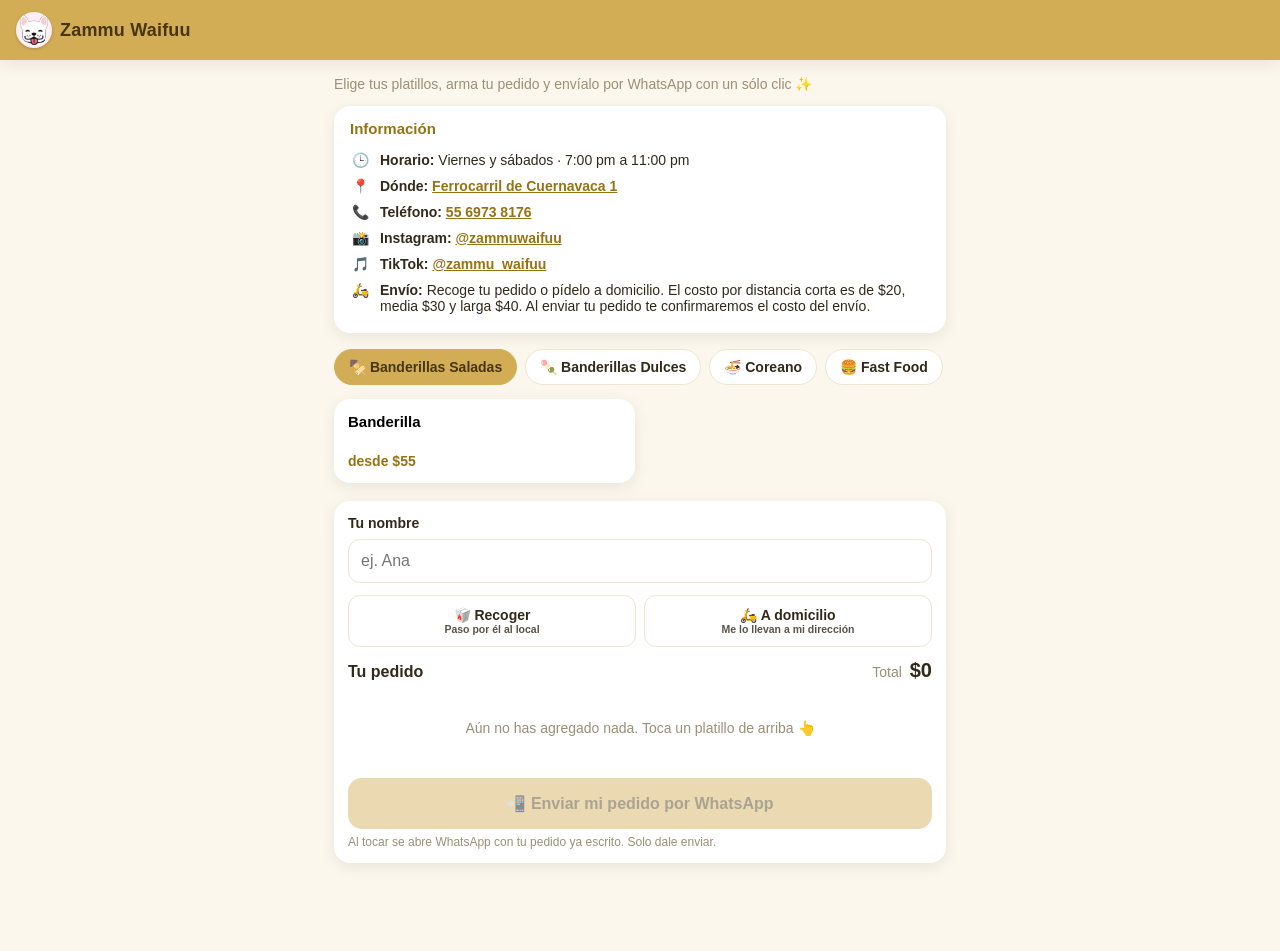
==== pedir.html @ d97d8c7d "Pago solo en domicilio, billete "Otro" a mano, y despues del total - Recoger: se elimina la seccion " ====
<!DOCTYPE html>
<html lang="es">
<head>
  <meta charset="UTF-8">
  <meta name="viewport" content="width=device-width, initial-scale=1.0, viewport-fit=cover, maximum-scale=1.0, user-scalable=no">
  <meta name="theme-color" content="#d3ad55">
  <link rel="icon" href="icon.png">
  <link rel="apple-touch-icon" href="icon.png">
  <link rel="stylesheet" href="css/styles.css">
  <title>Pedir · Zammu Waifuu</title>

  <!-- Vista previa al compartir el link (WhatsApp, IG, etc.): tarjeta con logo,
       título y descripción, para que el link no se vea como una ruta pelona. -->
  <meta property="og:type" content="website">
  <meta property="og:site_name" content="Zammu Waifuu">
  <meta property="og:title" content="Pide en línea 🐶 Zammu Waifuu">
  <meta property="og:description" content="Arma tu pedido en 1 minuto y te llega listo. Viernes y sábados 7–11 pm · recoge o a domicilio.">
  <meta property="og:image" content="https://sulihet.github.io/comandera-zammu/icon.png">
  <meta property="og:url" content="https://sulihet.github.io/comandera-zammu/pedir.html">
  <meta name="twitter:card" content="summary">
  <meta name="twitter:title" content="Pide en línea 🐶 Zammu Waifuu">
  <meta name="twitter:description" content="Arma tu pedido en 1 minuto y te llega listo. Viernes y sábados 7–11 pm.">
  <meta name="twitter:image" content="https://sulihet.github.io/comandera-zammu/icon.png">
</head>
<body>
  <header class="topbar">
    <span class="brand"><img src="perro.png" alt="Zammu Waifuu" class="brand-logo"> Zammu Waifuu</span>
  </header>

  <main>
    <section class="view active">
      <p class="pedir-intro">Elige tus platillos, arma tu pedido y envíalo por WhatsApp con un sólo clic ✨</p>

      <div class="info-card" id="info-card"></div>
      <div id="fallback-note"></div>

      <div id="cat-chips" class="chips"></div>
      <div id="item-list" class="item-grid"></div>

      <div class="cart">
        <div class="field cart-name-field">
          <label for="customer-name">Tu nombre</label>
          <input type="text" id="customer-name" placeholder="ej. Ana" autocomplete="off" maxlength="40">
        </div>
        <div id="service-mode" class="service-mode"></div>
        <div id="address-wrap"></div>
        <div class="cart-head">
          <strong>Tu pedido</strong>
          <span class="cart-total-label">Total <b id="cart-total">$0</b></span>
        </div>
        <div id="cart-lines" class="cart-lines"></div>
        <div id="pay-wrap"></div>
        <button id="btn-send" class="btn-primary big" disabled>📲 Enviar mi pedido por WhatsApp</button>
        <p class="hint">Al tocar se abre WhatsApp con tu pedido ya escrito. Solo dale enviar.</p>
      </div>
    </section>
  </main>

  <div id="modal-root"></div>
  <div id="toast" class="toast"></div>

  <script src="js/menu-data.js"></script>
  <script src="js/menu-logic.js"></script>
  <script src="js/pedir-config.js"></script>
  <script src="js/pedir.js"></script>
</body>
</html>
---- css/styles.css ----
:root {
  --bg: #fbf7ec;
  --card: #ffffff;
  --ink: #33291a;
  --muted: #9b8f77;
  --line: #efe6d2;
  --primary: #d3ad55;        /* mostaza tenue: superficies (topbar, botones, chips) */
  --primary-d: #bd9538;      /* mostaza más oscura para estado activo */
  --on-primary: #453611;     /* texto café oscuro sobre mostaza */
  --accent-ink: #977213;     /* mostaza legible sobre blanco (precios, números) */
  --accent: #ffb700;
  --green: #2e9e5b;
  --danger: #d0574a;
  --radius: 16px;
  --shadow: 0 4px 16px rgba(0,0,0,.08);
  --safe-b: env(safe-area-inset-bottom, 0px);
}
* { box-sizing: border-box; -webkit-tap-highlight-color: transparent; }
html, body { margin: 0; padding: 0; }
body {
  font-family: -apple-system, BlinkMacSystemFont, "Segoe UI", Roboto, sans-serif;
  background: var(--bg);
  color: var(--ink);
  padding-bottom: calc(64px + var(--safe-b));
  overscroll-behavior-y: none;
}
h1, h2, h3 { margin: 0; }
button { font-family: inherit; cursor: pointer; }

/* ---------- Topbar ---------- */
.topbar {
  position: sticky; top: 0; z-index: 20;
  display: flex; align-items: center; justify-content: space-between;
  padding: calc(12px + env(safe-area-inset-top, 0px)) 16px 12px;
  background: var(--primary); color: var(--on-primary);
  box-shadow: var(--shadow);
}
.brand { font-weight: 800; font-size: 18px; letter-spacing: .2px; display: flex; align-items: center; gap: 8px; }
.brand-logo { height: 36px; width: 36px; border-radius: 50%; object-fit: cover; background: #fceff5; box-shadow: 0 1px 3px rgba(0,0,0,.2); }
.icon-btn { background: rgba(0,0,0,.10); border: none; color: var(--on-primary); font-size: 18px; width: 38px; height: 38px; border-radius: 12px; }

/* ---------- Vistas ---------- */
main { max-width: 640px; margin: 0 auto; }
.view { display: none; padding: 14px 14px 24px; }
.view.active { display: block; }
.view-title { font-size: 22px; }
.view-sub { color: var(--muted); margin: 4px 0 14px; font-size: 14px; }
.section-title { margin: 22px 0 10px; font-size: 16px; }
.section-title.first { margin-top: 4px; }
.empty { color: var(--muted); font-size: 14px; text-align: center; padding: 16px 0; }

/* ---------- Chips de categoría ---------- */
.chips { display: flex; gap: 8px; overflow-x: auto; padding-bottom: 10px; margin-bottom: 4px; -webkit-overflow-scrolling: touch; }
.chips::-webkit-scrollbar { display: none; }
.chip {
  flex: 0 0 auto; border: 1.5px solid var(--line); background: var(--card);
  color: var(--ink); padding: 9px 14px; border-radius: 999px; font-size: 14px; font-weight: 600; white-space: nowrap;
}
.chip.active { background: var(--primary); border-color: var(--primary); color: var(--on-primary); }

/* ---------- Grid de platillos ---------- */
.item-grid { display: grid; grid-template-columns: 1fr 1fr; gap: 10px; }
.item-card {
  display: flex; flex-direction: column; justify-content: space-between; gap: 10px;
  min-height: 84px; text-align: left; border: none; background: var(--card);
  border-radius: var(--radius); padding: 14px; box-shadow: var(--shadow);
}
.item-card:active { transform: scale(.98); }
.item-card.off { opacity: .5; }
.item-name { font-weight: 700; font-size: 15px; line-height: 1.2; }
.item-price { font-weight: 800; color: var(--accent-ink); font-size: 14px; }

/* ---------- Carrito ---------- */
.cart { margin-top: 18px; background: var(--card); border-radius: var(--radius); box-shadow: var(--shadow); padding: 14px; }
.cart .field { margin-bottom: 12px; }
.service-mode { display: flex; gap: 8px; margin-bottom: 12px; }
.seg { flex: 1; border: 1.5px solid var(--line); background: var(--card); color: var(--ink); padding: 11px 8px; border-radius: 12px; font-weight: 700; font-size: 14px; }
.seg.active { background: var(--primary); border-color: var(--primary); color: var(--on-primary); }
.cart-head { display: flex; justify-content: space-between; align-items: baseline; margin-bottom: 8px; }
.cart-total-label { color: var(--muted); font-size: 14px; }
.cart-total-label b { color: var(--ink); font-size: 20px; margin-left: 4px; }
.cart-lines { display: flex; flex-direction: column; gap: 10px; margin-bottom: 12px; }
.cart-line { display: flex; justify-content: space-between; gap: 10px; border-bottom: 1px solid var(--line); padding-bottom: 10px; }
.cart-line:last-child { border-bottom: none; padding-bottom: 0; }
.cart-line-main { display: flex; gap: 8px; }
.cart-line-main .q { font-weight: 800; color: var(--accent-ink); }
.cart-name { font-weight: 600; font-size: 15px; }
.cart-detail { color: var(--muted); font-size: 13px; }
.cart-note { color: var(--green); font-size: 13px; margin-top: 2px; }
.cart-line-side { text-align: right; font-weight: 700; display: flex; flex-direction: column; align-items: flex-end; gap: 4px; }

/* ---------- Botones ---------- */
.btn-primary { background: var(--primary); color: var(--on-primary); border: none; border-radius: 14px; font-weight: 800; padding: 14px; font-size: 15px; }
.btn-primary:active { background: var(--primary-d); }
.btn-primary:disabled { opacity: .45; }
.btn-primary.big { width: 100%; font-size: 16px; padding: 16px; }
.btn-ghost { width: 100%; background: transparent; border: 1.5px dashed var(--line); color: var(--muted); padding: 12px; border-radius: 12px; font-weight: 600; margin-top: 10px; }
.btn-outline { width: 100%; background: transparent; border: 1.5px solid var(--primary); color: var(--accent-ink); padding: 14px; border-radius: 14px; font-weight: 800; font-size: 16px; margin-top: 10px; }
.btn-outline:active { background: #fbf1d6; }
.btn-ghost.danger { color: var(--danger); border-color: #f3c9c9; }
.file-btn { display: block; text-align: center; cursor: pointer; }
.link-danger { background: none; border: none; color: var(--danger); font-weight: 600; font-size: 13px; padding: 2px 4px; }

/* ---------- Editor de menú ---------- */
.edit-cat { margin-bottom: 22px; }
.edit-cat h3 { margin-bottom: 10px; font-size: 16px; }
.edit-row { background: var(--card); border-radius: 14px; box-shadow: var(--shadow); padding: 12px; margin-bottom: 10px; }
.edit-row.off { opacity: .6; }
.edit-row-top { display: flex; gap: 8px; align-items: center; }
.name-input { flex: 1; border: 1px solid var(--line); border-radius: 10px; padding: 9px; font-size: 15px; font-weight: 600; }
.edit-prices { display: flex; flex-wrap: wrap; gap: 8px; margin: 10px 0; }
.edit-extras { display: flex; flex-wrap: wrap; align-items: center; gap: 8px; margin: 0 0 10px; padding-top: 8px; border-top: 1px dashed var(--line); }
.extras-label { font-size: 12px; font-weight: 700; color: var(--accent-ink); width: 100%; }
.mini { font-size: 12px; color: var(--muted); display: flex; flex-direction: column; gap: 3px; }
.mini input { width: 84px; border: 1px solid var(--line); border-radius: 8px; padding: 7px; font-size: 15px; }
.switch { display: inline-flex; align-items: center; gap: 8px; font-size: 14px; }
.switch input { width: 20px; height: 20px; }

/* ---------- Cierre ---------- */
.close-head { display: flex; gap: 12px; margin-bottom: 16px; }
.close-head > div { flex: 1; background: var(--card); border-radius: 14px; box-shadow: var(--shadow); padding: 14px; text-align: center; }
.big-num { display: block; font-size: 26px; font-weight: 800; color: var(--accent-ink); }
.close-head small { color: var(--muted); font-size: 12px; }
.close-row { display: flex; align-items: center; gap: 10px; background: var(--card); border-radius: 10px; padding: 10px 12px; margin-bottom: 6px; box-shadow: var(--shadow); }
.close-row .q { font-weight: 800; color: var(--accent-ink); min-width: 34px; }
.close-name { flex: 1; font-size: 14px; }
.close-row span:last-child { font-weight: 700; }
.order-sum { color: var(--muted); font-size: 13px; margin-top: 2px; }
.tag { font-size: 12px; color: var(--danger); font-weight: 700; }

/* ventas por concepto (agrupado) */
.concept-right { display: flex; align-items: center; gap: 8px; flex: 0 0 auto; }
.concept-item { display: flex; align-items: center; gap: 10px; padding: 8px 0; border-bottom: 1px solid var(--line); }
.concept-item:last-child { border-bottom: none; }
.concept-item .q { font-weight: 800; color: var(--accent-ink); min-width: 32px; }
.concept-item .nm { flex: 1; font-size: 14px; }
.concept-item .mn { font-weight: 700; }

/* tarjetas de pedido expandibles */
.order-card { background: var(--card); border-radius: 12px; margin-bottom: 8px; box-shadow: var(--shadow); overflow: hidden; }
.order-card.canceled { opacity: .55; }
.order-card.canceled .order-head strong { text-decoration: line-through; }
.order-head { display: flex; justify-content: space-between; align-items: center; gap: 10px; padding: 12px; cursor: pointer; }
.order-head strong { font-size: 15px; }
.chevron { color: var(--accent-ink); font-size: 15px; flex: 0 0 auto; }

/* estado del pedido: chip de un toque (En preparación ↔ Entregado) */
.order-status { flex: 0 0 auto; border: none; border-radius: 999px; padding: 6px 11px; font-size: 12px; font-weight: 800; cursor: pointer; white-space: nowrap; }
.st-prep { background: #ffe4b3; color: #8a5300; }       /* ámbar: en preparación */
.st-entregado { background: #d8efdd; color: #1e7a3d; }  /* verde: entregado */
/* acento de borde izquierdo por estado, para verlo de un vistazo */
.order-card.st-prep { border-left: 4px solid #e0a53d; }
.order-card.st-entregado { border-left: 4px solid #3aa15a; }
.order-detail { padding: 0 12px 12px; border-top: 1px solid var(--line); }
.detail-line { display: flex; gap: 8px; align-items: flex-start; padding: 10px 0; border-bottom: 1px solid var(--line); }
.detail-line:last-of-type { border-bottom: none; }
.detail-line .q { font-weight: 800; color: var(--accent-ink); }
.detail-line > span:last-child { margin-left: auto; font-weight: 700; }
.detail-foot { display: flex; justify-content: space-between; align-items: center; padding: 10px 0 4px; color: var(--muted); font-size: 14px; }
.order-actions { display: flex; gap: 8px; margin-top: 10px; }
.act-btn { flex: 1; border: none; border-radius: 11px; padding: 12px; font-weight: 800; font-size: 14px; }
.act-btn:active { filter: brightness(.95); }
.act-edit { background: var(--primary); color: var(--on-primary); }
.act-cancel { background: var(--danger); color: #fff; }
.act-resend { background: var(--green); color: #fff; }
.act-resend.full { width: 100%; margin-bottom: 8px; }
.not-sent { display: block; width: 100%; text-align: left; margin-top: 6px; background: #fdecea; border: 1.5px solid var(--danger); color: var(--danger); border-radius: 10px; padding: 8px 10px; font-size: 13px; font-weight: 800; }
.order-card.not-sent-card { outline: 2px solid var(--danger); }

.edit-banner { display: flex; align-items: center; justify-content: space-between; gap: 10px; background: #fbf1d6; border: 1.5px solid var(--primary); color: var(--on-primary); border-radius: 12px; padding: 10px 12px; margin-bottom: 12px; font-size: 13px; font-weight: 700; }
.link-cancel-edit { flex: 0 0 auto; white-space: nowrap; background: #fff; border: 1.5px solid var(--danger); color: var(--danger); border-radius: 10px; padding: 7px 10px; font-weight: 800; font-size: 12px; }

/* historial */
.detail-h { font-size: 13px; margin: 12px 0 6px; color: var(--muted); text-transform: uppercase; letter-spacing: .3px; }
.detail-h:first-child { margin-top: 4px; }
.hist-order { padding: 8px 0; border-bottom: 1px solid var(--line); }
.hist-order:last-child { border-bottom: none; }
.hist-order-head { font-weight: 700; font-size: 14px; margin-bottom: 4px; }
.hist-line { font-size: 13px; color: var(--ink); padding-left: 4px; }
#btn-close-day { margin: 8px 0; }

/* ---------- Nav inferior ---------- */
.bottom-nav {
  position: fixed; bottom: 0; left: 0; right: 0; z-index: 20;
  display: flex; background: var(--card); border-top: 1px solid var(--line);
  padding-bottom: var(--safe-b); box-shadow: 0 -2px 12px rgba(0,0,0,.05);
}
.nav-btn { flex: 1; border: none; background: none; color: var(--muted); font-size: 12px; font-weight: 600; padding: 8px 0 10px; display: flex; flex-direction: column; align-items: center; gap: 3px; }
.nav-btn span { font-size: 19px; }
.nav-btn.active { color: var(--accent-ink); }

/* ---------- Modal / Sheet ---------- */
#modal-root { display: none; }
#modal-root.show { display: block; }
.overlay { position: fixed; inset: 0; z-index: 50; background: rgba(0,0,0,.45); display: flex; align-items: flex-end; justify-content: center; }
.sheet {
  background: var(--bg); width: 100%; max-width: 640px; max-height: 88vh; overflow-y: auto;
  border-radius: 22px 22px 0 0; padding: 20px 18px calc(24px + var(--safe-b)); animation: up .22s ease;
}
@keyframes up { from { transform: translateY(100%); } to { transform: translateY(0); } }
.sheet h2 { font-size: 20px; margin-bottom: 14px; }
.field { margin-bottom: 16px; }
.field > label { display: block; font-weight: 700; font-size: 14px; margin-bottom: 8px; }
.field small { color: var(--muted); font-weight: 500; }
.field input[type=text], .field input[type=tel] { width: 100%; border: 1.5px solid var(--line); border-radius: 12px; padding: 12px; font-size: 16px; background: var(--card); }
.opt-row { display: flex; flex-wrap: wrap; gap: 8px; }
.opt { border: 1.5px solid var(--line); background: var(--card); border-radius: 12px; padding: 10px 12px; font-size: 14px; font-weight: 600; display: flex; flex-direction: column; align-items: center; gap: 2px; min-width: 68px; }
.opt small { color: var(--muted); font-weight: 700; }
.opt.sel { border-color: var(--primary); background: #fbf1d6; color: #6f560f; }
.opt.sel small { color: var(--accent-ink); }
.qty-field { display: flex; align-items: center; justify-content: space-between; }
.qty-field > label { margin: 0; }
.stepper { display: flex; align-items: center; gap: 14px; }
.stepper button { width: 42px; height: 42px; border-radius: 12px; border: 1.5px solid var(--line); background: var(--card); font-size: 22px; font-weight: 700; }
.stepper span { min-width: 24px; text-align: center; font-size: 18px; font-weight: 800; }
.hint { color: var(--muted); font-size: 12px; margin: 6px 0 0; }

/* ---------- Barra de publicar menú (editor) ---------- */
.publish-bar { margin-bottom: 16px; }
.publish-bar .btn-ghost { margin-top: 0; border-style: solid; border-color: var(--primary); color: var(--accent-ink); }

/* ---------- Link del cliente (pedir.html) ---------- */
.pedir-intro { color: var(--muted); font-size: 14px; margin: 2px 0 14px; }
.info-card { background: var(--card); border-radius: var(--radius); box-shadow: var(--shadow); padding: 14px 16px; margin-bottom: 16px; }
.info-card h2 { font-size: 15px; margin-bottom: 10px; color: var(--accent-ink); }
.info-row { display: flex; gap: 10px; align-items: flex-start; font-size: 14px; padding: 5px 0; }
.info-row .ic { flex: 0 0 auto; width: 20px; text-align: center; }
.info-row b { font-weight: 700; }
.pedir-fallback { background: #fbf1d6; border: 1.5px solid var(--primary); color: #6f560f; border-radius: 12px; padding: 10px 12px; font-size: 12.5px; margin-bottom: 14px; }
.info-row a { color: var(--accent-ink); font-weight: 700; text-decoration: underline; }
.btn-outline.loc-on { border-color: var(--green); color: var(--green); background: #eef8f0; }
/* botones Recoger / A domicilio con subtítulo explicativo */
.seg-2 { flex-direction: column; gap: 3px; line-height: 1.15; }
.seg-2 small { display: block; font-weight: 600; font-size: 10.5px; opacity: .8; }
/* métodos de pago: hasta 3 opciones en una fila */
.pay-seg { margin-bottom: 0; }
.pay-seg .seg { font-size: 12.5px; padding: 10px 4px; }
.pay-other { width: 100%; border: 1.5px solid var(--line); border-radius: 12px; padding: 12px; font-size: 16px; background: var(--card); margin-top: 8px; }
/* pantalla de confirmación (candado antierrores) */
.confirm-box { background: var(--card); border: 1.5px solid var(--line); border-radius: 14px; padding: 14px; margin-bottom: 10px; }
.confirm-name { font-weight: 700; margin-bottom: 8px; }
.confirm-mode { font-weight: 800; font-size: 17px; padding: 8px 10px; border-radius: 10px; text-align: center; }
.confirm-mode.dom { background: #e7f0ff; color: #1c4e9c; }
.confirm-mode.rec { background: #fbf1d6; color: #6f560f; }
.confirm-sub { text-align: center; font-size: 14px; margin-top: 6px; color: var(--ink); }
.confirm-lines { margin: 12px 0 4px; border-top: 1px dashed var(--line); padding-top: 10px; }
.confirm-line { display: flex; justify-content: space-between; gap: 10px; font-size: 14px; padding: 3px 0; }
.confirm-total { display: flex; justify-content: space-between; align-items: baseline; border-top: 1px solid var(--line); margin-top: 8px; padding-top: 8px; }
.confirm-total b { font-size: 19px; color: var(--accent-ink); }

/* ---------- Toast ---------- */
.toast {
  position: fixed; left: 50%; bottom: calc(80px + var(--safe-b)); transform: translateX(-50%) translateY(20px);
  background: var(--ink); color: #fff; padding: 12px 18px; border-radius: 999px; font-size: 14px; font-weight: 600;
  opacity: 0; pointer-events: none; transition: .25s; z-index: 60; box-shadow: var(--shadow);
}
.toast.show { opacity: 1; transform: translateX(-50%) translateY(0); }
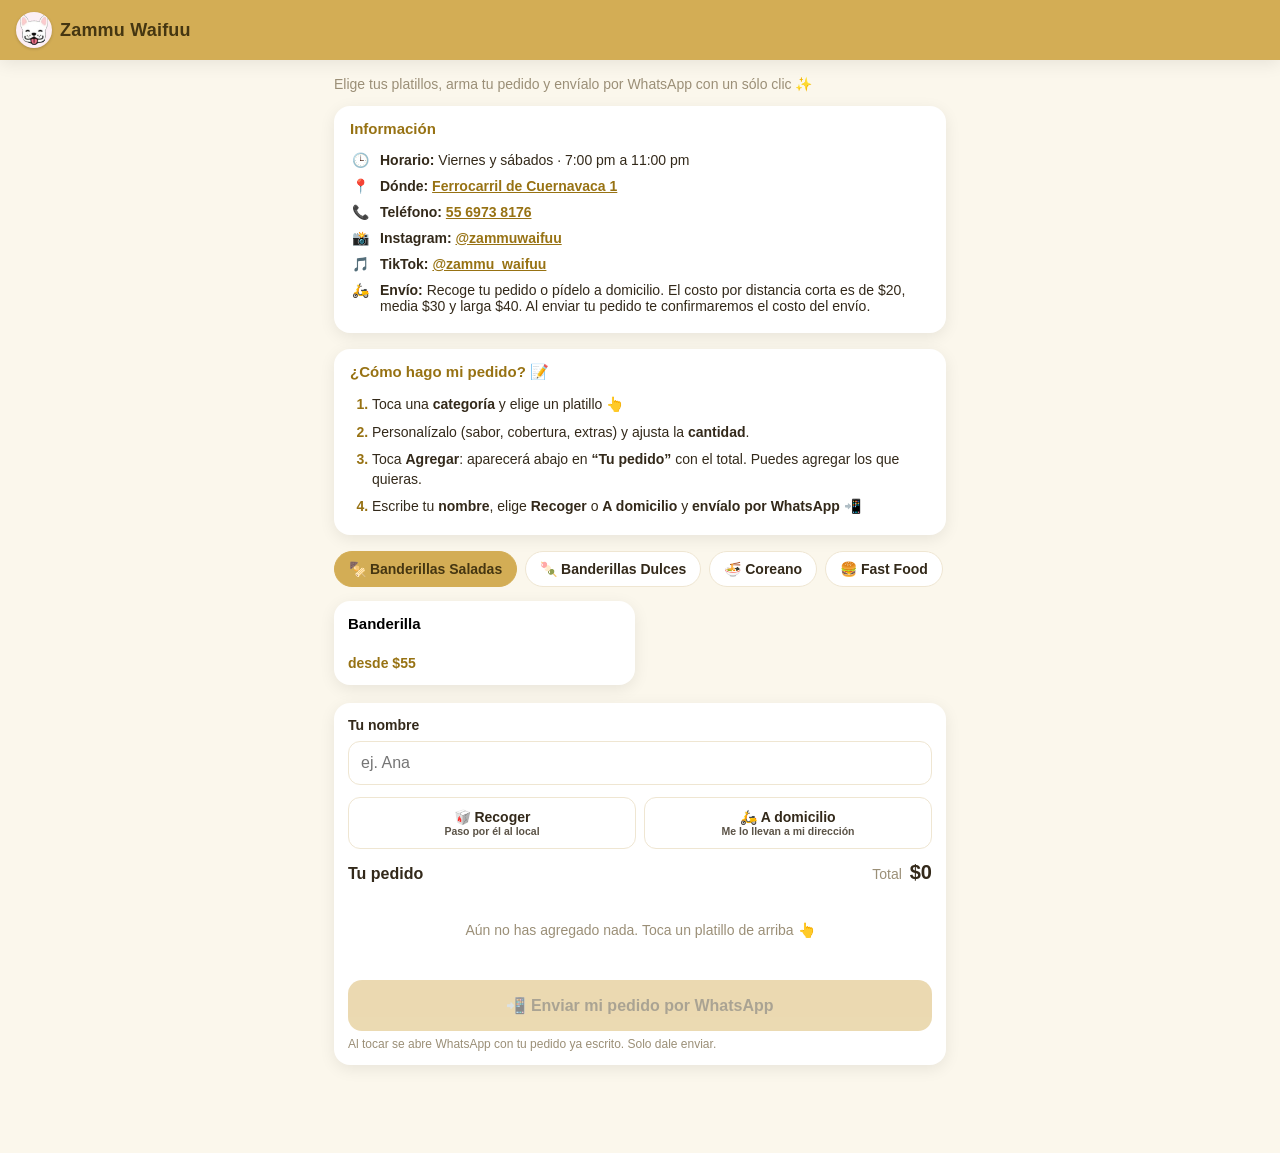
==== commit 65954793: "Link: instrucciones "¿Cómo hago mi pedido?" entre Info y el menu Tarjeta con 4 pasos que explican co" ====
--- a/pedir.html
+++ b/pedir.html
@@ -34,6 +34,16 @@
       <div class="info-card" id="info-card"></div>
       <div id="fallback-note"></div>
 
+      <div class="howto-card">
+        <h2>¿Cómo hago mi pedido? 📝</h2>
+        <ol class="howto-steps">
+          <li>Toca una <b>categoría</b> y elige un platillo 👆</li>
+          <li>Personalízalo (sabor, cobertura, extras) y ajusta la <b>cantidad</b>.</li>
+          <li>Toca <b>Agregar</b>: aparecerá abajo en <b>“Tu pedido”</b> con el total. Puedes agregar los que quieras.</li>
+          <li>Escribe tu <b>nombre</b>, elige <b>Recoger</b> o <b>A domicilio</b> y <b>envíalo por WhatsApp</b> 📲</li>
+        </ol>
+      </div>
+
       <div id="cat-chips" class="chips"></div>
       <div id="item-list" class="item-grid"></div>
 
--- a/css/styles.css
+++ b/css/styles.css
@@ -227,6 +227,11 @@
 .info-row .ic { flex: 0 0 auto; width: 20px; text-align: center; }
 .info-row b { font-weight: 700; }
 .pedir-fallback { background: #fbf1d6; border: 1.5px solid var(--primary); color: #6f560f; border-radius: 12px; padding: 10px 12px; font-size: 12.5px; margin-bottom: 14px; }
+.howto-card { background: var(--card); border-radius: var(--radius); box-shadow: var(--shadow); padding: 14px 16px; margin-bottom: 16px; }
+.howto-card h2 { font-size: 15px; margin-bottom: 10px; color: var(--accent-ink); }
+.howto-steps { margin: 0; padding-left: 22px; }
+.howto-steps li { font-size: 14px; line-height: 1.4; padding: 4px 0; }
+.howto-steps li::marker { color: var(--accent-ink); font-weight: 800; }
 .info-row a { color: var(--accent-ink); font-weight: 700; text-decoration: underline; }
 .btn-outline.loc-on { border-color: var(--green); color: var(--green); background: #eef8f0; }
 /* botones Recoger / A domicilio con subtítulo explicativo */
@@ -236,6 +241,8 @@
 .pay-seg { margin-bottom: 0; }
 .pay-seg .seg { font-size: 12.5px; padding: 10px 4px; }
 .pay-other { width: 100%; border: 1.5px solid var(--line); border-radius: 12px; padding: 12px; font-size: 16px; background: var(--card); margin-top: 8px; }
+.field input.mt8 { margin-top: 8px; }
+.pedir-note { background: #eef4ff; border: 1.5px solid #b9d0f5; color: #24507f; border-radius: 12px; padding: 11px 13px; font-size: 13.5px; line-height: 1.35; }
 /* pantalla de confirmación (candado antierrores) */
 .confirm-box { background: var(--card); border: 1.5px solid var(--line); border-radius: 14px; padding: 14px; margin-bottom: 10px; }
 .confirm-name { font-weight: 700; margin-bottom: 8px; }
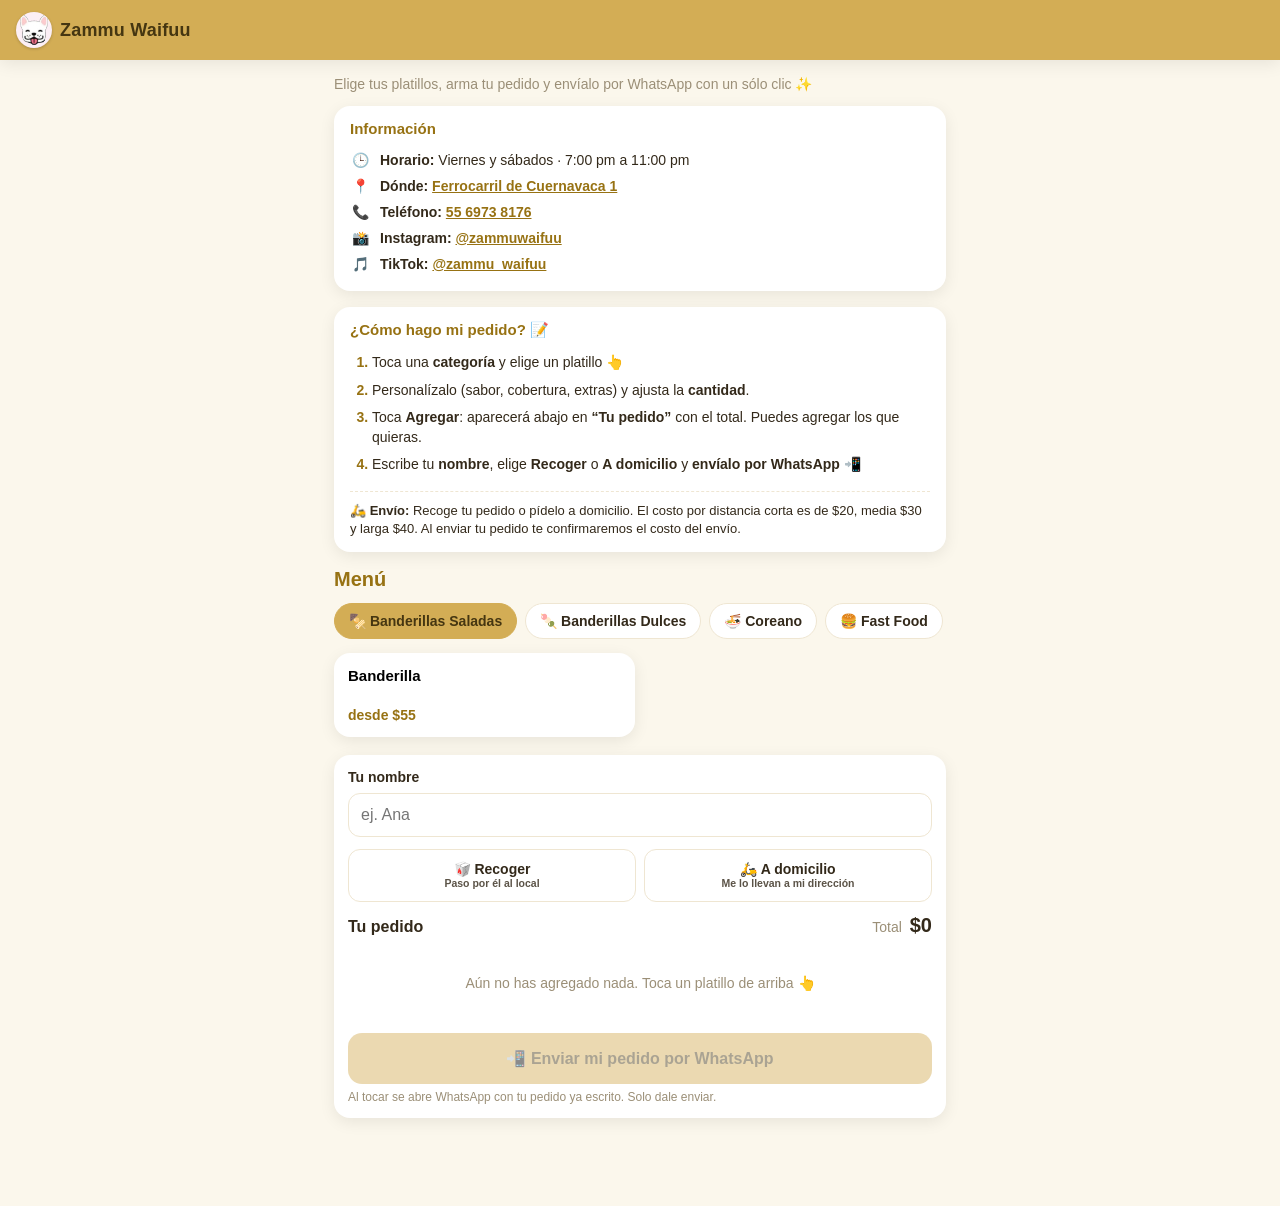
==== commit 3d676e45: "Link: Envio como nota en "¿Como hago mi pedido?" y titulo "Menu" antes del menu - Se quita "Envio" d" ====
--- a/pedir.html
+++ b/pedir.html
@@ -42,8 +42,10 @@
           <li>Toca <b>Agregar</b>: aparecerá abajo en <b>“Tu pedido”</b> con el total. Puedes agregar los que quieras.</li>
           <li>Escribe tu <b>nombre</b>, elige <b>Recoger</b> o <b>A domicilio</b> y <b>envíalo por WhatsApp</b> 📲</li>
         </ol>
+        <div id="howto-envio" class="howto-envio"></div>
       </div>
 
+      <h2 class="menu-title">Menú</h2>
       <div id="cat-chips" class="chips"></div>
       <div id="item-list" class="item-grid"></div>
 
--- a/css/styles.css
+++ b/css/styles.css
@@ -232,6 +232,8 @@
 .howto-steps { margin: 0; padding-left: 22px; }
 .howto-steps li { font-size: 14px; line-height: 1.4; padding: 4px 0; }
 .howto-steps li::marker { color: var(--accent-ink); font-weight: 800; }
+.howto-envio { margin-top: 12px; padding-top: 10px; border-top: 1px dashed var(--line); font-size: 13px; line-height: 1.4; color: var(--ink); }
+.menu-title { font-size: 20px; margin: 2px 0 12px; color: var(--accent-ink); }
 .info-row a { color: var(--accent-ink); font-weight: 700; text-decoration: underline; }
 .btn-outline.loc-on { border-color: var(--green); color: var(--green); background: #eef8f0; }
 /* botones Recoger / A domicilio con subtítulo explicativo */
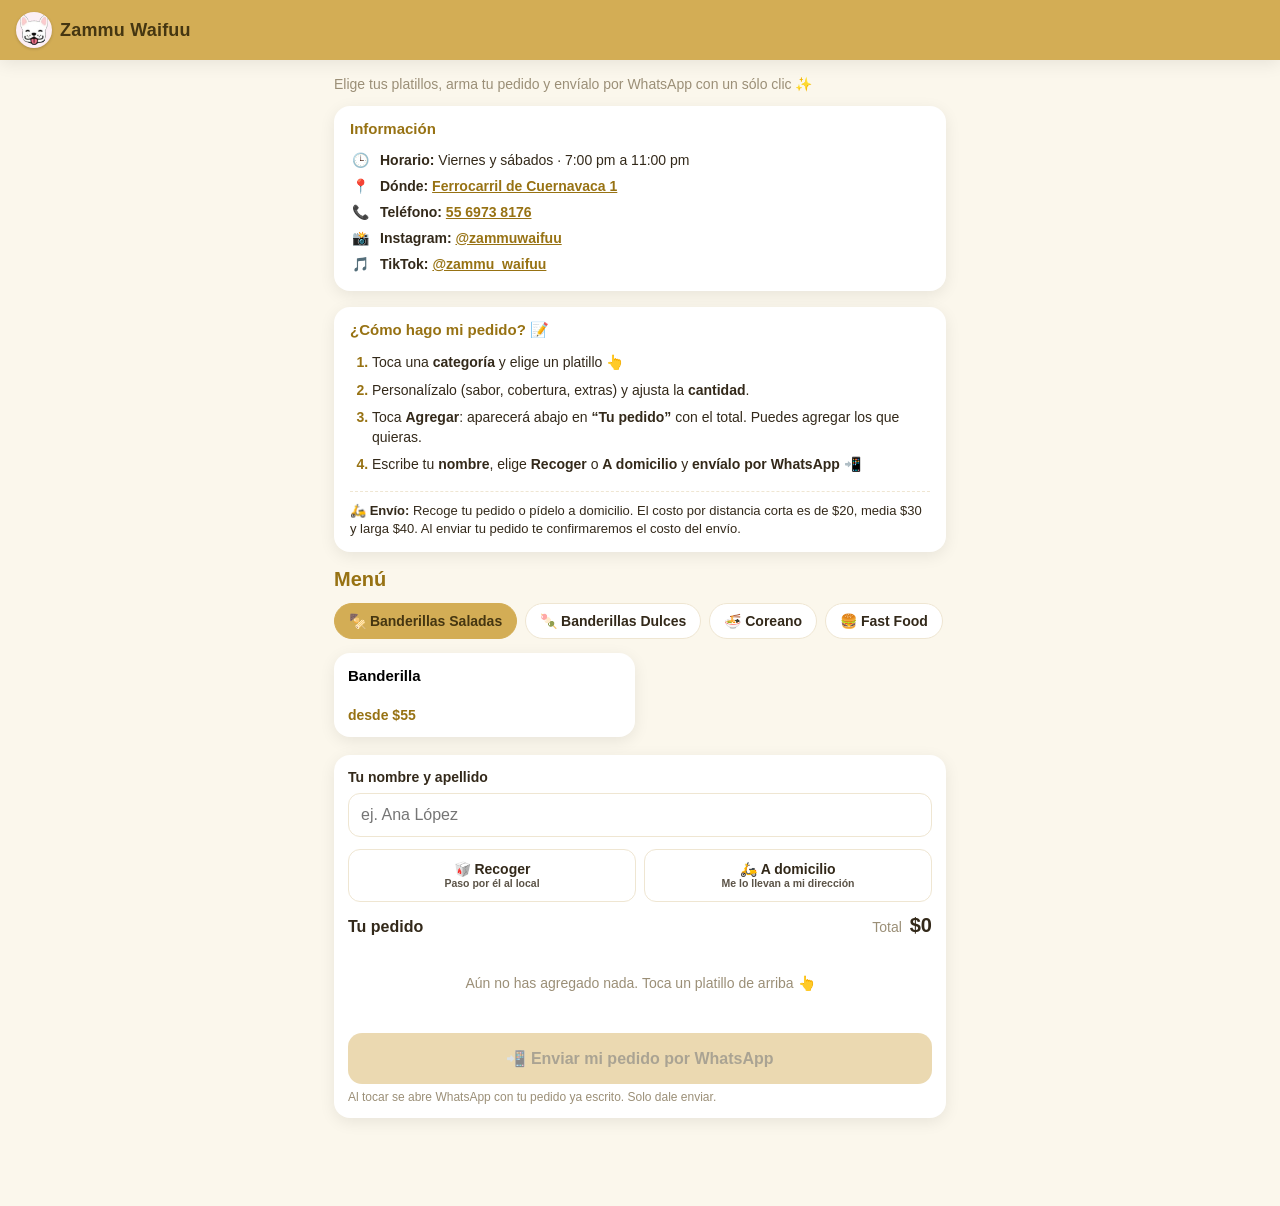
==== commit 1a27fe39: "Link: pedir nombre y apellido (ejemplo "Ana López") para identificar mejor sw.js cache v42.  Co-Auth" ====
--- a/pedir.html
+++ b/pedir.html
@@ -51,8 +51,8 @@
 
       <div class="cart">
         <div class="field cart-name-field">
-          <label for="customer-name">Tu nombre</label>
-          <input type="text" id="customer-name" placeholder="ej. Ana" autocomplete="off" maxlength="40">
+          <label for="customer-name">Tu nombre y apellido</label>
+          <input type="text" id="customer-name" placeholder="ej. Ana López" autocomplete="off" maxlength="40">
         </div>
         <div id="service-mode" class="service-mode"></div>
         <div id="address-wrap"></div>
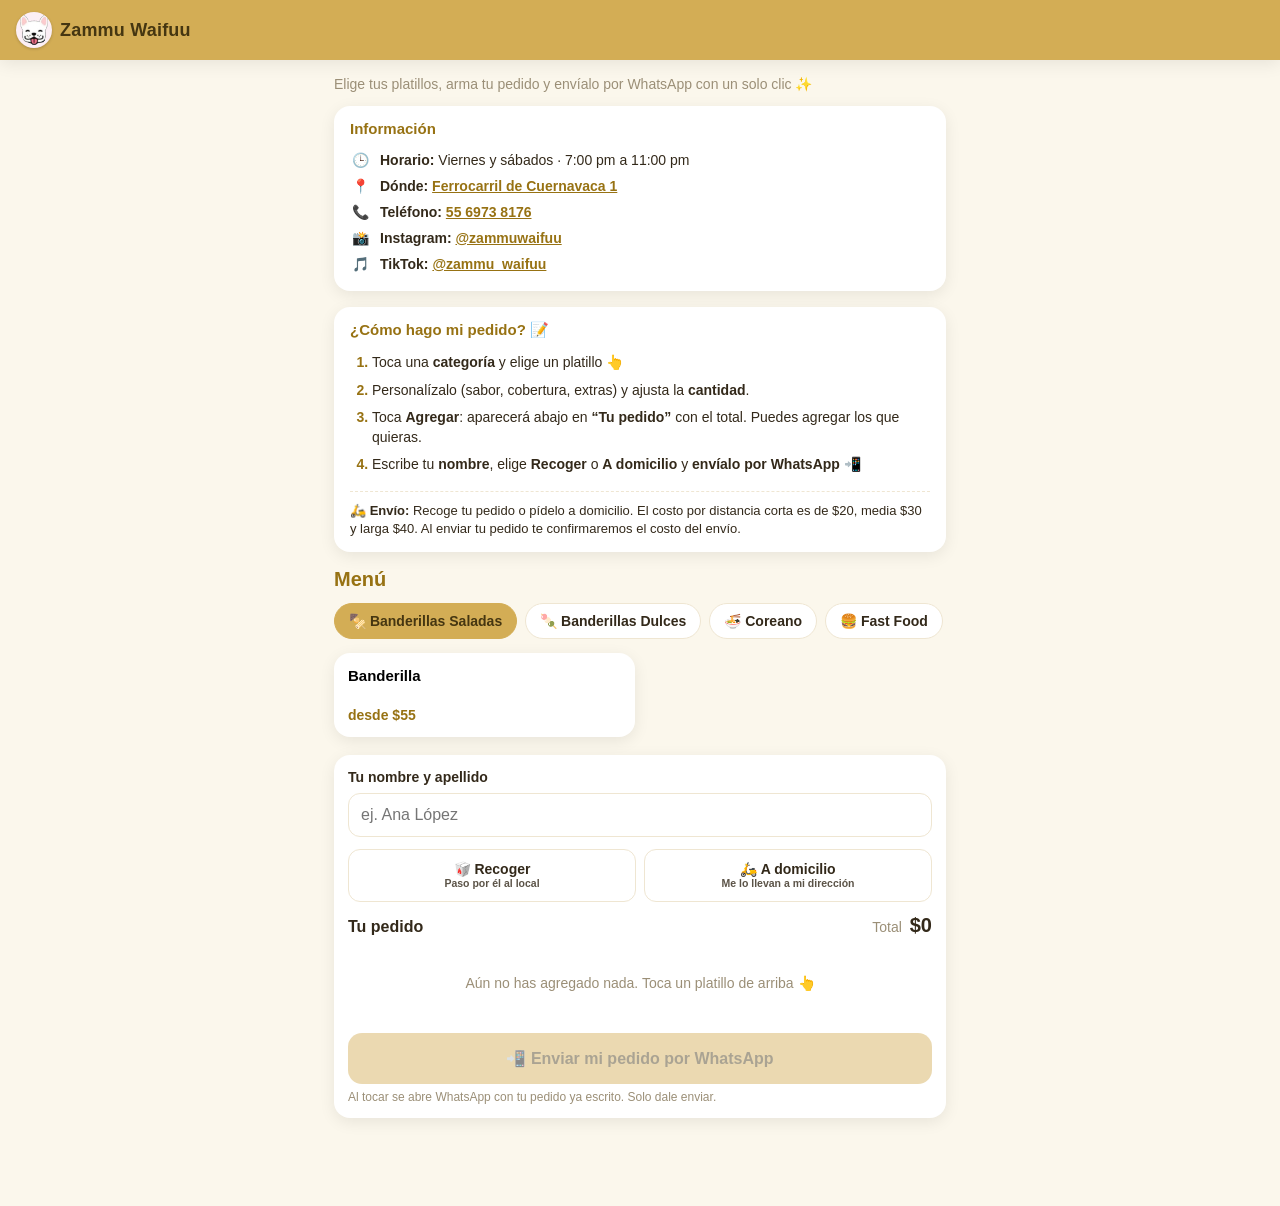
==== commit fa471b2c: "Ortografia: "Catsup"->"Catsup" (con acento) y "un solo clic" (sin acento) Unifica Catsup con acento " ====
--- a/pedir.html
+++ b/pedir.html
@@ -29,7 +29,7 @@
 
   <main>
     <section class="view active">
-      <p class="pedir-intro">Elige tus platillos, arma tu pedido y envíalo por WhatsApp con un sólo clic ✨</p>
+      <p class="pedir-intro">Elige tus platillos, arma tu pedido y envíalo por WhatsApp con un solo clic ✨</p>
 
       <div class="info-card" id="info-card"></div>
       <div id="fallback-note"></div>
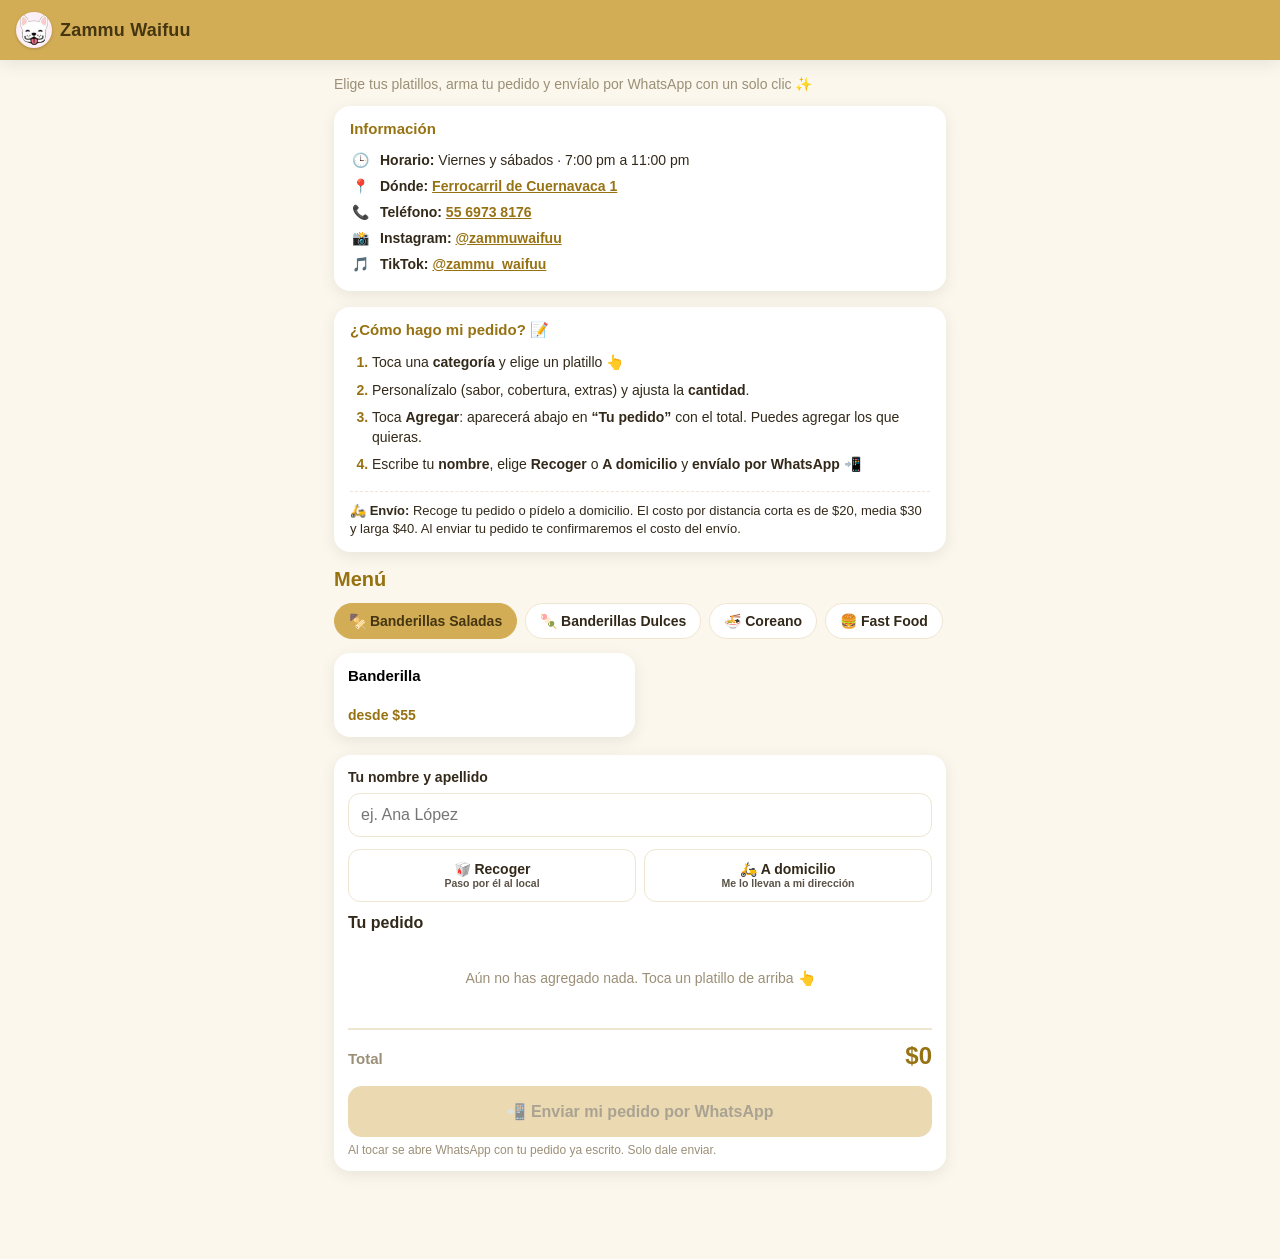
==== commit 36c54a66: "Link: el Total va debajo de los platillos (antes del pago), no arriba El cliente ve su total justo d" ====
--- a/pedir.html
+++ b/pedir.html
@@ -58,9 +58,9 @@
         <div id="address-wrap"></div>
         <div class="cart-head">
           <strong>Tu pedido</strong>
-          <span class="cart-total-label">Total <b id="cart-total">$0</b></span>
         </div>
         <div id="cart-lines" class="cart-lines"></div>
+        <div class="cart-total-row">Total <b id="cart-total">$0</b></div>
         <div id="pay-wrap"></div>
         <button id="btn-send" class="btn-primary big" disabled>📲 Enviar mi pedido por WhatsApp</button>
         <p class="hint">Al tocar se abre WhatsApp con tu pedido ya escrito. Solo dale enviar.</p>
--- a/css/styles.css
+++ b/css/styles.css
@@ -77,6 +77,8 @@
 .seg { flex: 1; border: 1.5px solid var(--line); background: var(--card); color: var(--ink); padding: 11px 8px; border-radius: 12px; font-weight: 700; font-size: 14px; }
 .seg.active { background: var(--primary); border-color: var(--primary); color: var(--on-primary); }
 .cart-head { display: flex; justify-content: space-between; align-items: baseline; margin-bottom: 8px; }
+.cart-total-row { display: flex; justify-content: space-between; align-items: baseline; margin: 4px 0 16px; padding-top: 12px; border-top: 2px solid var(--line); font-size: 15px; color: var(--muted); font-weight: 600; }
+.cart-total-row b { font-size: 24px; color: var(--accent-ink); }
 .cart-total-label { color: var(--muted); font-size: 14px; }
 .cart-total-label b { color: var(--ink); font-size: 20px; margin-left: 4px; }
 .cart-lines { display: flex; flex-direction: column; gap: 10px; margin-bottom: 12px; }
@@ -185,9 +187,18 @@
   display: flex; background: var(--card); border-top: 1px solid var(--line);
   padding-bottom: var(--safe-b); box-shadow: 0 -2px 12px rgba(0,0,0,.05);
 }
-.nav-btn { flex: 1; border: none; background: none; color: var(--muted); font-size: 12px; font-weight: 600; padding: 8px 0 10px; display: flex; flex-direction: column; align-items: center; gap: 3px; }
+.nav-btn { position: relative; flex: 1; border: none; background: none; color: var(--muted); font-size: 12px; font-weight: 600; padding: 8px 0 10px; display: flex; flex-direction: column; align-items: center; gap: 3px; }
 .nav-btn span { font-size: 19px; }
 .nav-btn.active { color: var(--accent-ink); }
+.nav-badge { position: absolute; top: 3px; left: 50%; margin-left: 6px; background: var(--danger); color: #fff; font-size: 10px; font-weight: 800; min-width: 17px; height: 17px; border-radius: 999px; display: flex; align-items: center; justify-content: center; padding: 0 4px; box-shadow: 0 1px 3px rgba(0,0,0,.25); }
+
+/* ---------- Pedidos en línea (bandeja) ---------- */
+.online-head { display: flex; align-items: center; justify-content: space-between; gap: 10px; }
+.online-head .view-title { margin: 0; }
+.online-head .icon-btn { background: var(--primary); color: var(--on-primary); }
+.online-card { border-left: 4px solid var(--accent); }
+.online-meta { font-size: 13.5px; color: var(--ink); padding: 3px 0; }
+.online-meta a { color: var(--accent-ink); font-weight: 700; }
 
 /* ---------- Modal / Sheet ---------- */
 #modal-root { display: none; }
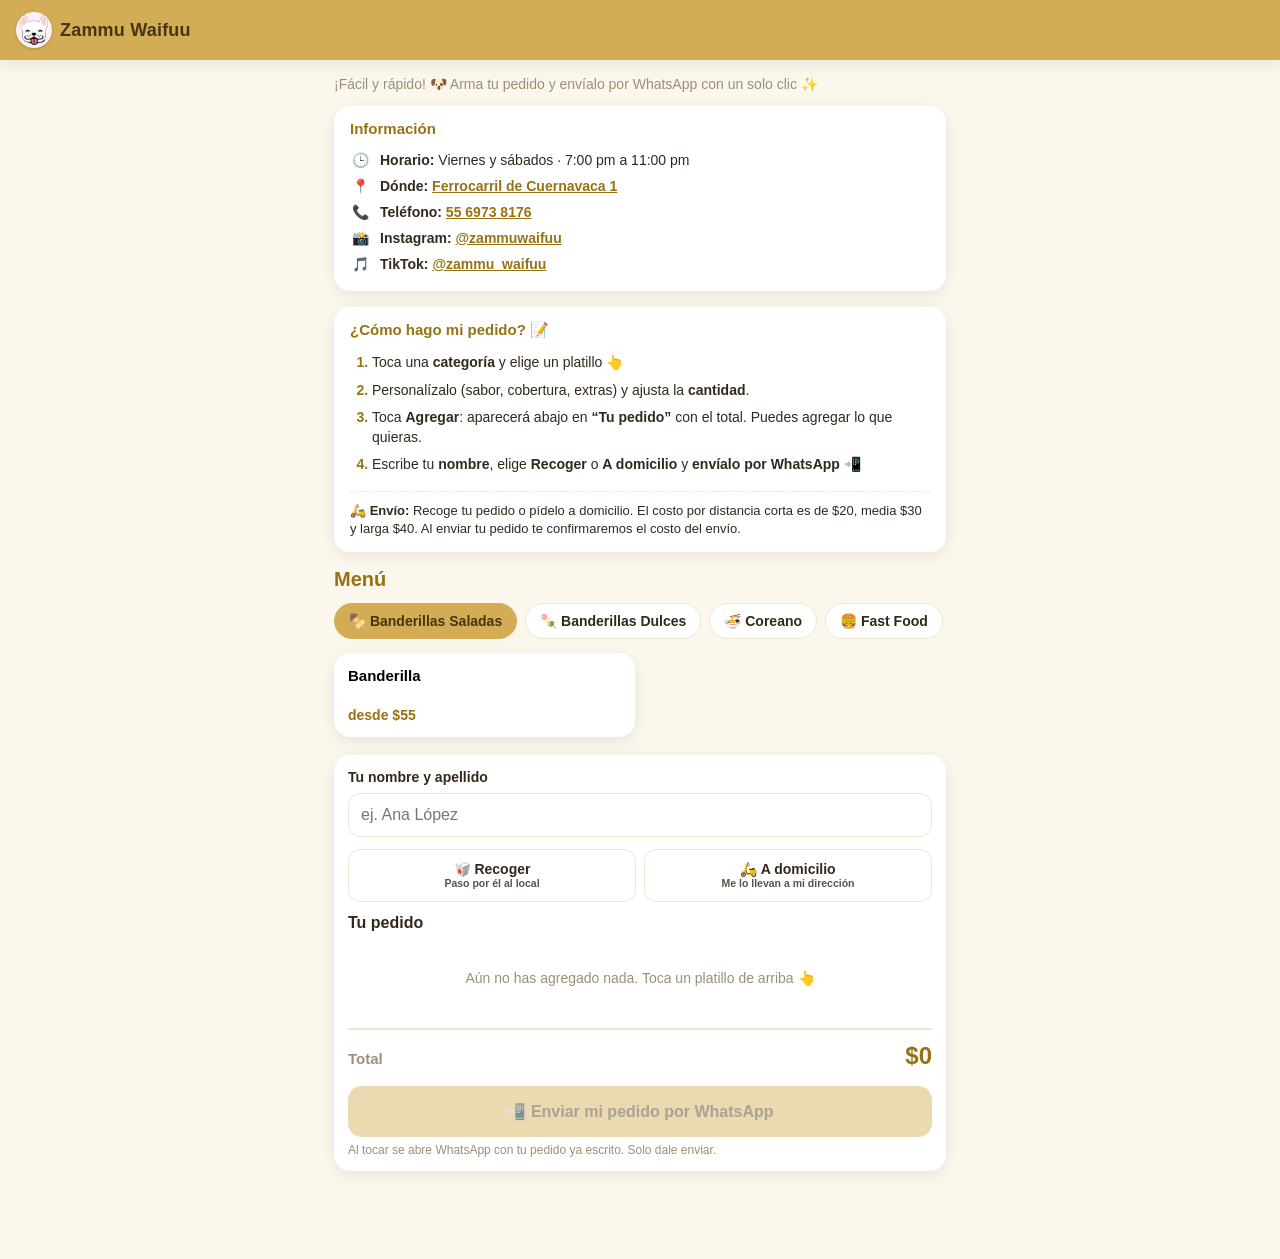
==== commit 4a035199: "Link: intro mejorada, "lo que quieras", y pago por transferencia con datos - Intro: "Fácil y rápido!" ====
--- a/pedir.html
+++ b/pedir.html
@@ -29,7 +29,7 @@
 
   <main>
     <section class="view active">
-      <p class="pedir-intro">Elige tus platillos, arma tu pedido y envíalo por WhatsApp con un solo clic ✨</p>
+      <p class="pedir-intro">¡Fácil y rápido! 🐶 Arma tu pedido y envíalo por WhatsApp con un solo clic ✨</p>
 
       <div class="info-card" id="info-card"></div>
       <div id="fallback-note"></div>
@@ -39,7 +39,7 @@
         <ol class="howto-steps">
           <li>Toca una <b>categoría</b> y elige un platillo 👆</li>
           <li>Personalízalo (sabor, cobertura, extras) y ajusta la <b>cantidad</b>.</li>
-          <li>Toca <b>Agregar</b>: aparecerá abajo en <b>“Tu pedido”</b> con el total. Puedes agregar los que quieras.</li>
+          <li>Toca <b>Agregar</b>: aparecerá abajo en <b>“Tu pedido”</b> con el total. Puedes agregar lo que quieras.</li>
           <li>Escribe tu <b>nombre</b>, elige <b>Recoger</b> o <b>A domicilio</b> y <b>envíalo por WhatsApp</b> 📲</li>
         </ol>
         <div id="howto-envio" class="howto-envio"></div>
